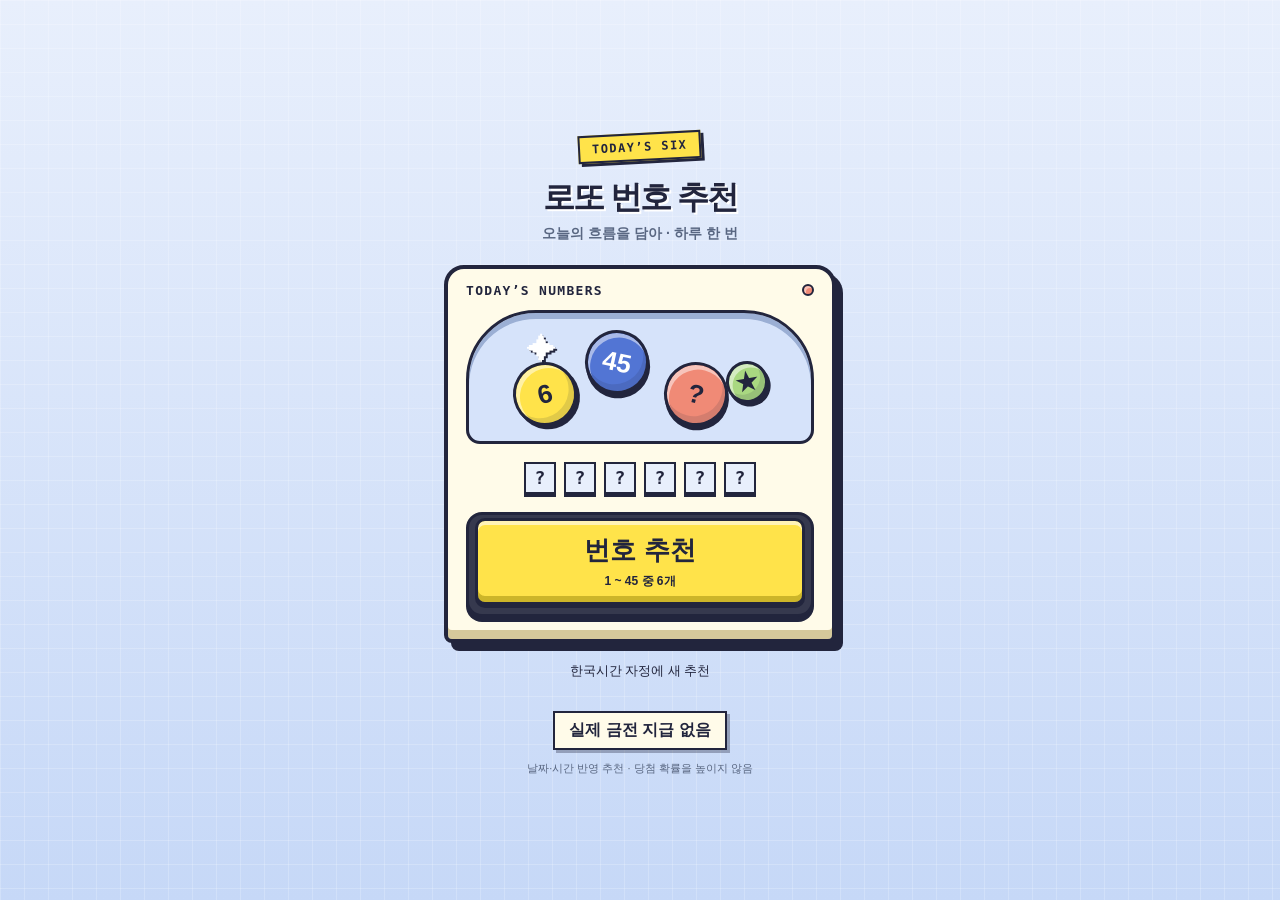
==== index.html @ 4fd08529 "Keep question marks on the main screen" ====
<!doctype html>
<html lang="ko">
<head>
  <meta charset="UTF-8"><meta name="viewport" content="width=device-width, initial-scale=1">
  <meta name="theme-color" content="#d6e3fa"><meta name="description" content="하루 한 번, 날짜와 시간에 따라 1~45 중 중복 없는 6개를 추천합니다. 실제 당첨번호 또는 예측 서비스가 아닙니다.">
  <title>로또 번호 추천</title><link rel="stylesheet" href="style.css"><script src="app.js" defer></script>
</head>
<body>
<main>
  <header><span class="badge">TODAY’S SIX</span><h1>로또 번호 추천</h1><p>오늘의 흐름을 담아 · 하루 한 번</p></header>
  <section class="machine" aria-label="번호 추천 머신">
    <div class="machine-top"><span>TODAY’S NUMBERS</span><i aria-hidden="true"></i></div>
    <div class="window" aria-hidden="true"><span class="orb yellow">6</span><span class="orb blue">45</span><span class="orb coral">?</span><span class="orb green">★</span><span class="shine">✦</span></div>
    <div class="slots" aria-hidden="true"><span>?</span><span>?</span><span>?</span><span>?</span><span>?</span><span>?</span></div>
    <button id="recommend" class="push"><span>번호 추천<small>1 ~ 45 중 6개</small></span></button>
  </section>
  <p id="status" role="status" aria-live="polite">한국시간 자정에 새 추천</p>
  <button id="today" class="secondary" hidden>오늘 추천번호 확인</button>
  <footer><p class="disclaimer">실제 금전 지급 없음</p><p class="footnote">날짜·시간 반영 추천 · 당첨 확률을 높이지 않음</p></footer>
</main>
<dialog id="result" aria-labelledby="result-title"><div class="rays" aria-hidden="true"></div><div class="confetti" aria-hidden="true"></div><div class="result-content"><span class="badge">YOUR LUCKY SIX</span><h2 id="result-title">오늘의 추천번호</h2><p id="result-date"></p><div id="balls" aria-label="추천번호 6개"></div><p id="reveal-status" role="status" aria-live="polite"></p><button id="confirm" class="secondary">확인</button><p class="footnote">오늘의 흐름 반영 · 실제 당첨번호 아님</p></div></dialog>
<dialog id="already" aria-labelledby="already-title" aria-describedby="already-description"><h2 id="already-title">오늘은 이미 추천받았습니다</h2><p id="already-description">새 추천은 한국시간 자정 이후에 가능합니다.</p><button id="already-today" class="secondary">오늘 추천번호 확인</button><button id="already-confirm" class="secondary">확인</button></dialog>
</body></html>
---- style.css ----
:root{color-scheme:light;--ink:#22253d;--yellow:#ffe34a;--blue:#5275d4;--coral:#f08a76;--green:#a9d881;font-family:"Malgun Gothic","Apple SD Gothic Neo",sans-serif;color:var(--ink);background:#d6e3fa}*{box-sizing:border-box}body{margin:0;min-height:100svh;display:grid;place-items:center;background-image:linear-gradient(#fff3 1px,transparent 1px),linear-gradient(90deg,#fff3 1px,transparent 1px),linear-gradient(#e8effc,#c6d8f7);background-size:24px 24px,24px 24px,100% 100%}main{width:min(100%,440px);padding:24px 24px calc(16px + env(safe-area-inset-bottom));text-align:center}header{margin-bottom:22px}.badge{display:inline-block;background:var(--yellow);border:2px solid var(--ink);padding:5px 12px;box-shadow:3px 3px 0 var(--ink);font:bold 12px monospace;letter-spacing:.12em;transform:rotate(-3deg)}h1{font-size:32px;letter-spacing:-.06em;margin:15px 0 5px;text-shadow:2px 2px white}header p{margin:0;font-size:14px;font-weight:700;color:#596782}.machine{padding:14px 18px 22px;background:#fffbe9;border:4px solid var(--ink);border-radius:20px 20px 8px 8px;box-shadow:7px 8px 0 var(--ink),inset 0 -9px 0 #d5c99b}.machine-top{display:flex;justify-content:space-between;align-items:center;font:bold 13px monospace;letter-spacing:.1em;margin-bottom:12px}.machine-top i{width:12px;height:12px;border:2px solid var(--ink);border-radius:50%;background:var(--coral);box-shadow:inset 2px 2px #fff7}.window{height:134px;position:relative;overflow:hidden;border:3px solid var(--ink);border-radius:70px 70px 14px 14px;background:#d6e3fa;box-shadow:inset 0 6px #9bafd4}.orb,.ball{display:grid;place-items:center;border:3px solid var(--ink);border-radius:50%;font-weight:900;background:var(--color,var(--yellow));box-shadow:inset 3px 4px 0 #ffffff80,inset -4px -6px 0 #22253d22,2px 4px 0 var(--ink)}.orb{position:absolute;width:64px;height:64px;font-size:26px;bottom:15px}.yellow{--color:var(--yellow);left:13%;transform:rotate(-15deg)}.blue{--color:var(--blue);color:white;left:34%;bottom:47px;transform:rotate(12deg)}.coral{--color:var(--coral);left:57%;transform:rotate(14deg)}.green{--color:var(--green);left:75%;bottom:38px;transform:rotate(-10deg);width:42px;height:42px;font-size:22px}.shine{position:absolute;top:20px;left:17%;font-size:30px;color:white;text-shadow:2px 2px var(--ink)}.slots{display:flex;justify-content:center;gap:8px;margin:18px 0}.slots span{display:grid;place-items:center;width:32px;height:32px;border:2px solid var(--ink);background:#e8effc;font:bold 18px monospace;box-shadow:0 3px var(--ink)}button{font:inherit;color:inherit;cursor:pointer;touch-action:manipulation;-webkit-tap-highlight-color:transparent}button:focus-visible{outline:3px solid #234bbc;outline-offset:5px}.push{width:100%;border:3px solid var(--ink);border-radius:16px;padding:6px;background:#36394e;box-shadow:0 5px var(--ink)}.push>span{display:block;background:var(--yellow);border:3px solid var(--ink);border-radius:10px;padding:12px 5px;box-shadow:inset 0 4px #fff9,inset 0 -6px #ccb529,0 3px var(--ink);transform:translateY(-3px);font-size:26px;font-weight:900}.push small{display:block;font-size:12px;margin-top:5px}.push:active>span{transform:translateY(2px)}.push:disabled{cursor:default}.push:disabled>span{background:var(--green);box-shadow:inset 0 4px #fff9,inset 0 -6px #7fab59,0 3px var(--ink)}#status{font-size:13px;line-height:1.5;margin:18px 0 10px;min-height:20px}.secondary{min-height:48px;padding:10px 20px;border:3px solid var(--ink);background:var(--yellow);box-shadow:3px 4px var(--ink);font-size:16px;font-weight:900}.secondary:active{transform:translate(3px,4px);box-shadow:none}.secondary:disabled{opacity:.5;cursor:wait}.disclaimer{display:inline-block;margin:20px 0 5px;padding:7px 14px;background:#fffbe9;border:2px solid var(--ink);box-shadow:3px 3px #22253d55;font-size:16px;font-weight:800}.footnote{font-size:11px;color:#596782;margin:6px 0 0}dialog{width:min(420px,calc(100% - 32px));max-height:calc(100svh - 32px);overflow:auto;border:4px solid var(--ink);background:#fff7cc;padding:28px 20px 22px;box-shadow:6px 7px var(--ink);text-align:center}dialog::backdrop{background:#22253d99}.result-content{position:relative;z-index:1}h2{font-size:28px;letter-spacing:-.05em;margin:24px 0 7px}#result-date{font-size:12px;color:#596782;margin:0}#balls{display:grid;grid-template-columns:repeat(3,1fr);gap:17px 14px;max-width:280px;margin:25px auto}.ball{width:100%;aspect-ratio:1;font-size:30px}.ball.pending{color:#7a83a0;background:#e2e6f2;box-shadow:inset 3px 4px #fff9,2px 4px var(--ink)}.ball.revealed{animation:pop .38s ease-out}.ball[data-color="blue"]{--color:var(--blue);color:white}.ball[data-color="coral"]{--color:var(--coral)}.ball[data-color="green"]{--color:var(--green)}#reveal-status{min-height:20px;font-size:13px;font-weight:700}#confirm{width:100%}.rays{position:absolute;inset:0;overflow:hidden;pointer-events:none}.complete .rays:before{content:'';position:absolute;width:650px;height:650px;left:calc(50% - 325px);top:calc(50% - 325px);background:repeating-conic-gradient(transparent 0 15deg,#ffe34a88 15deg 23deg);mask-image:radial-gradient(black,transparent 65%);animation:spin 28s linear infinite}.confetti{position:absolute;inset:0;overflow:hidden;pointer-events:none}.confetti i{position:absolute;left:50%;top:50%;width:9px;height:9px;border:1px solid var(--ink);background:var(--color);animation:burst 1s ease-out forwards}[hidden]{display:none!important}@keyframes pop{0%{transform:scale(.3) rotate(-25deg);opacity:0}70%{transform:scale(1.12)}100%{transform:scale(1);opacity:1}}@keyframes spin{to{transform:rotate(360deg)}}@keyframes burst{to{transform:translate(var(--x),var(--y)) rotate(180deg);opacity:0}}@media(max-width:360px){main{padding:18px 20px 14px}header{margin-bottom:16px}h1{font-size:28px}.machine{padding:12px 14px 18px}.window{height:110px}.orb{width:54px;height:54px;font-size:23px}.blue{bottom:38px}.green{width:36px;height:36px}.slots{margin:14px 0;gap:6px}.push>span{padding:9px;font-size:23px}.disclaimer{margin-top:14px}dialog{padding:20px 18px}#balls{max-width:240px;gap:14px;margin:20px auto}h2{margin-top:20px}}@media(max-height:620px){main{padding-top:15px;padding-bottom:12px}header{margin-bottom:14px}.window{height:100px}.slots{margin:13px 0}.disclaimer{margin-top:12px}h1{margin-top:12px}#status{margin-top:14px}}@media(min-width:600px) and (max-height:480px){main{width:700px;display:grid;grid-template-columns:1fr 1fr;column-gap:26px;align-items:center}header{grid-column:1;grid-row:1}.machine{grid-column:2;grid-row:1/5}#status,#today,footer{grid-column:1}dialog{padding:16px}#balls{grid-template-columns:repeat(6,1fr);max-width:none;gap:7px;margin:18px auto}.ball{font-size:22px}h2{margin:15px 0 5px}}@media(prefers-reduced-motion:reduce){*,*::before{animation:none!important;transition:none!important}}

.gathering .rays::before{content:'✦';position:absolute;display:grid;place-items:center;inset:0;color:#5275d477;font-size:270px;animation:gather .7s ease-in both}
.gathering .ball.pending{animation:pulse .35s ease-in-out infinite alternate}
@keyframes gather{from{transform:rotate(-90deg) scale(1.7);opacity:0}to{transform:rotate(45deg) scale(.3);opacity:1}}
@keyframes pulse{to{background:#ffe34a;transform:scale(.92)}}
@media(prefers-reduced-motion:reduce){.gathering .rays::before{display:none}}
@media(max-height:620px) and (max-width:599px){.window{height:80px}.push>span{padding:7px}.machine{padding-bottom:14px}main:has(#today:not([hidden])) .slots{display:none}main:has(#today:not([hidden])) .push{margin-top:14px}#today{min-height:42px;padding:7px 14px}.footnote{font-size:10px}}

@media(min-width:600px) and (max-height:480px){.window{height:80px}.slots{margin:10px 0}.push>span{padding:8px}}
#already h2{font-size:24px;margin:4px 0 14px}#already-description{font-size:13px;line-height:1.7;margin:0 0 22px}#already .secondary{width:100%;margin-top:10px}#already-today{background:#a9d881}
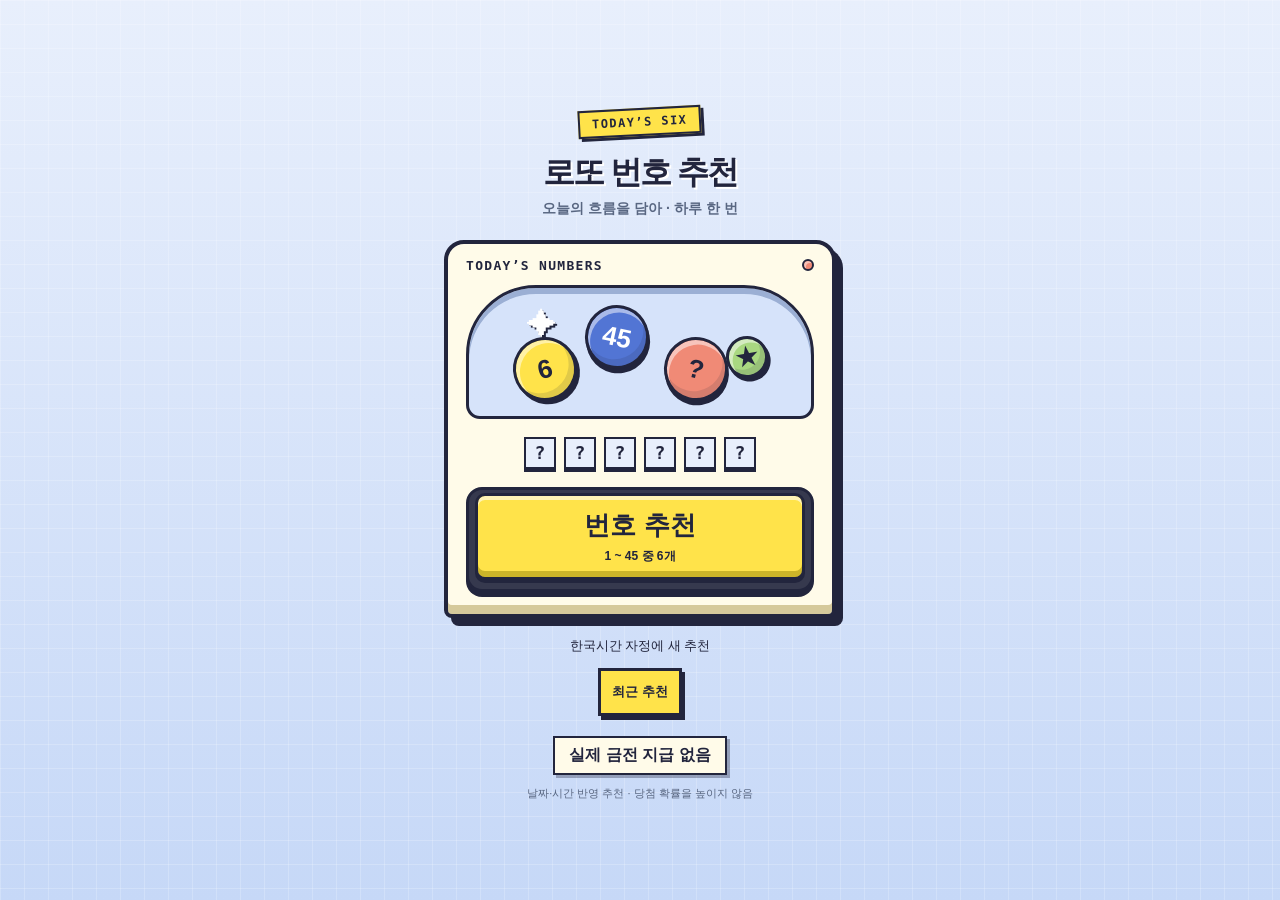
==== commit 5f7e593c: "Add recent seven recommendations in a history dialog" ====
--- a/index.html
+++ b/index.html
@@ -15,9 +15,10 @@
     <button id="recommend" class="push"><span>번호 추천<small>1 ~ 45 중 6개</small></span></button>
   </section>
   <p id="status" role="status" aria-live="polite">한국시간 자정에 새 추천</p>
-  <button id="today" class="secondary" hidden>오늘 추천번호 확인</button>
+  <div class="history-actions"><button id="today" class="secondary" hidden>오늘 추천번호 확인</button><button id="history-open" class="secondary">최근 추천</button></div>
   <footer><p class="disclaimer">실제 금전 지급 없음</p><p class="footnote">날짜·시간 반영 추천 · 당첨 확률을 높이지 않음</p></footer>
 </main>
 <dialog id="result" aria-labelledby="result-title"><div class="rays" aria-hidden="true"></div><div class="confetti" aria-hidden="true"></div><div class="result-content"><span class="badge">YOUR LUCKY SIX</span><h2 id="result-title">오늘의 추천번호</h2><p id="result-date"></p><div id="balls" aria-label="추천번호 6개"></div><p id="reveal-status" role="status" aria-live="polite"></p><button id="confirm" class="secondary">확인</button><p class="footnote">오늘의 흐름 반영 · 실제 당첨번호 아님</p></div></dialog>
 <dialog id="already" aria-labelledby="already-title" aria-describedby="already-description"><h2 id="already-title">오늘은 이미 추천받았습니다</h2><p id="already-description">새 추천은 한국시간 자정 이후에 가능합니다.</p><button id="already-today" class="secondary">오늘 추천번호 확인</button><button id="already-confirm" class="secondary">확인</button></dialog>
+<dialog id="history" aria-labelledby="history-title"><h2 id="history-title" tabindex="-1" autofocus>최근 추천</h2><p class="history-caption">최근 7개 · 이 브라우저에 저장</p><ol id="history-list"></ol><p id="history-empty">아직 추천 기록이 없습니다.</p><button id="history-confirm" class="secondary">확인</button></dialog>
 </body></html>
--- a/style.css
+++ b/style.css
@@ -8,4 +8,5 @@
 @media(max-height:620px) and (max-width:599px){.window{height:80px}.push>span{padding:7px}.machine{padding-bottom:14px}main:has(#today:not([hidden])) .slots{display:none}main:has(#today:not([hidden])) .push{margin-top:14px}#today{min-height:42px;padding:7px 14px}.footnote{font-size:10px}}
 
 @media(min-width:600px) and (max-height:480px){.window{height:80px}.slots{margin:10px 0}.push>span{padding:8px}}
-#already h2{font-size:24px;margin:4px 0 14px}#already-description{font-size:13px;line-height:1.7;margin:0 0 22px}#already .secondary{width:100%;margin-top:10px}#already-today{background:#a9d881}+#already h2{font-size:24px;margin:4px 0 14px}#already-description{font-size:13px;line-height:1.7;margin:0 0 22px}#already .secondary{width:100%;margin-top:10px}#already-today{background:#a9d881}.history-actions{display:flex;justify-content:center;align-items:center;gap:10px;margin-top:12px}.history-actions .secondary{margin:0!important;font-size:13px;padding:9px 11px}#history h2{font-size:26px;margin:0 0 6px}.history-caption{font-size:12px;color:#596782;margin:0 0 18px}#history-list{list-style:none;margin:0;padding:0;text-align:left}#history-list li{padding:12px 0;border-top:2px solid #22253d22}#history-list time{display:block;font-size:12px;font-weight:800;margin-bottom:8px}.history-numbers{display:flex;gap:8px}.history-numbers span{display:grid;place-items:center;width:34px;height:34px;border:2px solid var(--ink);border-radius:50%;background:#ffe34a;font-size:14px;font-weight:900;box-shadow:inset 2px 2px #fff8,0 2px var(--ink)}.history-numbers span:nth-child(2),.history-numbers span:nth-child(6){background:#5275d4;color:white}.history-numbers span:nth-child(3){background:#f08a76}.history-numbers span:nth-child(4){background:#a9d881}#history-empty{font-size:14px;padding:20px 0}#history-confirm{width:100%;margin-top:18px}@media(min-width:600px) and (max-height:480px){.history-actions{grid-column:1;grid-row:3}}@media(max-width:360px){.history-actions{gap:7px}.history-actions .secondary{font-size:12px;padding-inline:9px}.history-numbers{gap:6px}.history-numbers span{width:32px;height:32px}}
+@media(max-height:620px) and (max-width:599px){main{padding-top:12px}.window{height:60px}.slots{margin:9px 0}}
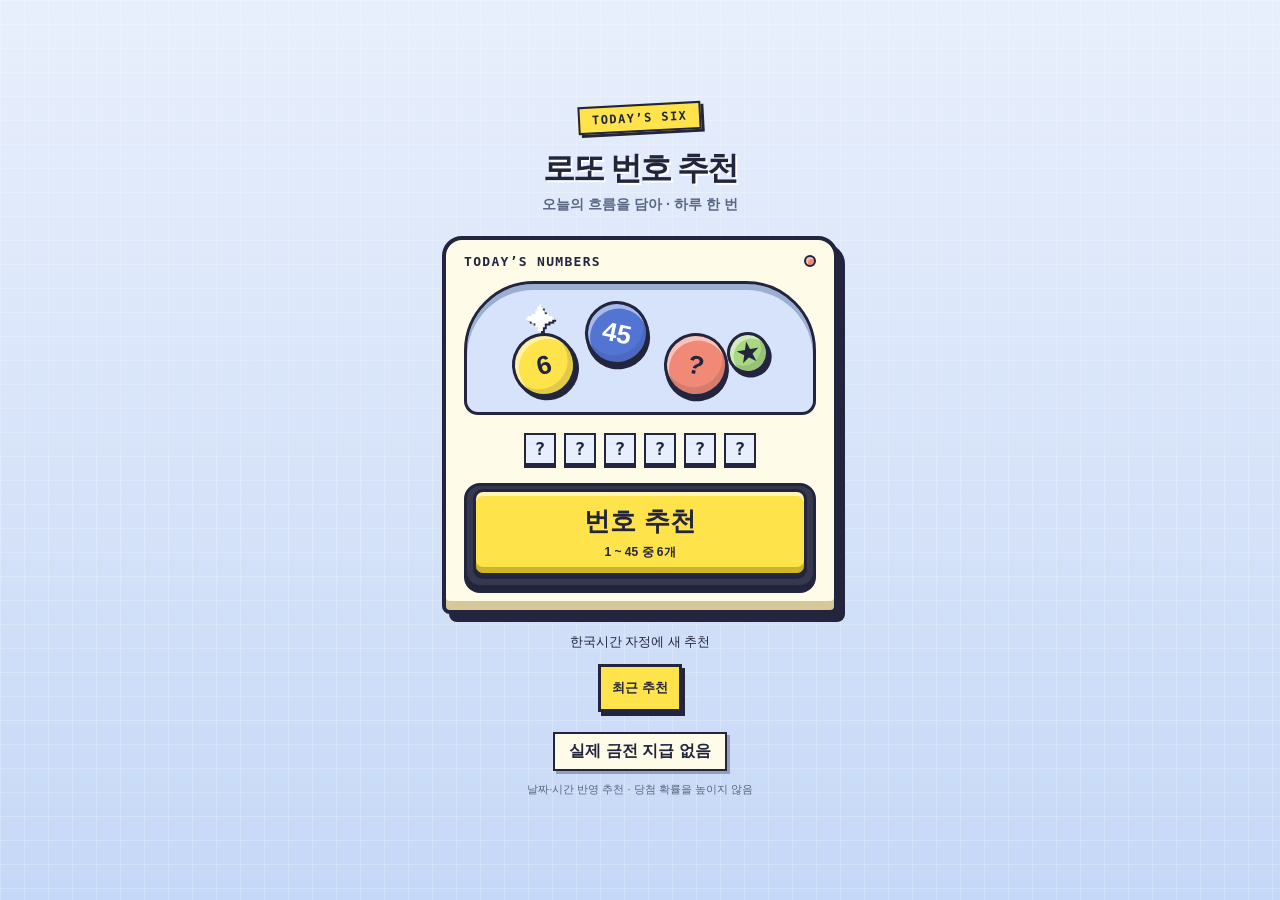
==== commit e399290f: "Fit phone viewports and system safe areas without page scrolling" ====
--- a/index.html
+++ b/index.html
@@ -1,9 +1,15 @@
 <!doctype html>
 <html lang="ko">
 <head>
-  <meta charset="UTF-8"><meta name="viewport" content="width=device-width, initial-scale=1">
+  <meta charset="UTF-8"><meta name="viewport" content="width=device-width, initial-scale=1, viewport-fit=cover">
   <meta name="theme-color" content="#d6e3fa"><meta name="description" content="하루 한 번, 날짜와 시간에 따라 1~45 중 중복 없는 6개를 추천합니다. 실제 당첨번호 또는 예측 서비스가 아닙니다.">
   <title>로또 번호 추천</title><link rel="stylesheet" href="style.css"><script src="app.js" defer></script>
+  <link rel="manifest" href="manifest.webmanifest">
+  <link rel="icon" href="icons/icon-32.png" type="image/png">
+  <link rel="apple-touch-icon" href="icons/apple-touch-icon.png">
+  <meta name="apple-mobile-web-app-capable" content="yes">
+  <meta name="apple-mobile-web-app-title" content="로또 추천">
+  <meta name="apple-mobile-web-app-status-bar-style" content="default">
 </head>
 <body>
 <main>
--- a/style.css
+++ b/style.css
@@ -10,3 +10,49 @@
 @media(min-width:600px) and (max-height:480px){.window{height:80px}.slots{margin:10px 0}.push>span{padding:8px}}
 #already h2{font-size:24px;margin:4px 0 14px}#already-description{font-size:13px;line-height:1.7;margin:0 0 22px}#already .secondary{width:100%;margin-top:10px}#already-today{background:#a9d881}.history-actions{display:flex;justify-content:center;align-items:center;gap:10px;margin-top:12px}.history-actions .secondary{margin:0!important;font-size:13px;padding:9px 11px}#history h2{font-size:26px;margin:0 0 6px}.history-caption{font-size:12px;color:#596782;margin:0 0 18px}#history-list{list-style:none;margin:0;padding:0;text-align:left}#history-list li{padding:12px 0;border-top:2px solid #22253d22}#history-list time{display:block;font-size:12px;font-weight:800;margin-bottom:8px}.history-numbers{display:flex;gap:8px}.history-numbers span{display:grid;place-items:center;width:34px;height:34px;border:2px solid var(--ink);border-radius:50%;background:#ffe34a;font-size:14px;font-weight:900;box-shadow:inset 2px 2px #fff8,0 2px var(--ink)}.history-numbers span:nth-child(2),.history-numbers span:nth-child(6){background:#5275d4;color:white}.history-numbers span:nth-child(3){background:#f08a76}.history-numbers span:nth-child(4){background:#a9d881}#history-empty{font-size:14px;padding:20px 0}#history-confirm{width:100%;margin-top:18px}@media(min-width:600px) and (max-height:480px){.history-actions{grid-column:1;grid-row:3}}@media(max-width:360px){.history-actions{gap:7px}.history-actions .secondary{font-size:12px;padding-inline:9px}.history-numbers{gap:6px}.history-numbers span{width:32px;height:32px}}
 @media(max-height:620px) and (max-width:599px){main{padding-top:12px}.window{height:60px}.slots{margin:9px 0}}
+/* Fit the mobile landing screen to the available browser or installed-app height. */
+@media(max-width:599px){
+ main{padding:clamp(10px,2svh,22px) 22px calc(clamp(10px,2svh,18px) + env(safe-area-inset-bottom))}
+ header{margin-bottom:clamp(10px,2svh,20px)}
+ header .badge{font-size:11px;padding:4px 11px}
+ h1{font-size:clamp(24px,4.2svh,32px);margin:clamp(9px,1.8svh,15px) 0 5px}
+ header p{font-size:13px}
+ .machine{padding:clamp(10px,1.8svh,14px) 14px clamp(12px,2svh,20px)}
+ .machine-top{font-size:12px;margin-bottom:clamp(7px,1.5svh,12px)}
+ .window{display:block;height:clamp(48px,12svh,134px)}
+ .orb{width:clamp(40px,8svh,64px);height:clamp(40px,8svh,64px);font-size:clamp(18px,3.4svh,26px);bottom:clamp(4px,1.5svh,15px)}
+ .blue{bottom:clamp(7px,3svh,40px)}.green{width:clamp(28px,5.4svh,42px);height:clamp(28px,5.4svh,42px);font-size:20px;bottom:clamp(8px,2.8svh,35px)}
+ .shine{top:8px;font-size:24px}
+ .slots,main:has(#today:not([hidden])) .slots{display:flex;gap:7px;margin:clamp(8px,1.7svh,16px) 0}
+ .slots span{width:30px;height:30px}
+ .push,main:has(#today:not([hidden])) .push{margin-top:0}
+ .push>span{font-size:clamp(21px,3.8svh,26px);padding:clamp(6px,1.5svh,12px) 5px}
+ .push small{font-size:11px;margin-top:4px}
+ #status{font-size:12px;margin:clamp(10px,2svh,18px) 0 0}
+ .history-actions{gap:8px;margin-top:clamp(9px,1.6svh,12px)}
+ .history-actions .secondary,#today{min-height:42px;padding:7px 10px;font-size:12px}
+ .disclaimer{margin:clamp(12px,2.2svh,20px) 0 4px;padding:6px 12px;font-size:16px}
+ footer .footnote{font-size:10px;margin-top:4px}
+}
+@media(max-width:599px) and (max-height:540px){
+ main{padding-top:8px;padding-bottom:8px}header{margin-bottom:9px}header .badge{font-size:10px;padding:3px 10px}h1{margin-top:8px}header p{font-size:12px}
+ .window{height:48px}.machine{padding-top:9px;padding-bottom:12px}.machine-top{margin-bottom:6px}.slots,main:has(#today:not([hidden])) .slots{margin:8px 0}.push>span{padding:5px;font-size:21px}
+ #status{margin-top:9px;font-size:11px}.history-actions{margin-top:8px}.disclaimer{margin-top:12px}
+ #result{padding:16px}#result h2{font-size:24px;margin-top:15px}#result #balls{max-width:180px;gap:12px;margin:15px auto}#result .ball{font-size:24px}#result #reveal-status{margin:12px 0}#result #confirm{min-height:44px}#result .badge{font-size:10px}#result .footnote{font-size:10px}
+}
+body{min-height:var(--screen-height,100svh)}
+main{padding-top:max(16px,env(safe-area-inset-top));padding-left:max(22px,env(safe-area-inset-left));padding-right:max(22px,env(safe-area-inset-right))}
+@media(max-width:599px){
+ main{padding-top:calc(clamp(8px,2svh,20px) + env(safe-area-inset-top));padding-bottom:calc(clamp(8px,2svh,16px) + env(safe-area-inset-bottom))}
+ main[data-density=compact] header{margin-bottom:9px}main[data-density=compact] h1{margin-top:8px}
+ main[data-density=compact] .window{height:40px}main[data-density=compact] .slots{margin:6px 0}
+ main[data-density=compact] #status{margin-top:8px}main[data-density=compact] .disclaimer{margin-top:9px}
+ main[data-density=tight] .window,main[data-density=minimum] .window{display:none}
+ main[data-density=tight] header,main[data-density=minimum] header{margin-bottom:8px}
+ main[data-density=tight] .slots,main[data-density=minimum] .slots{margin:8px 0}
+ main[data-density=tight] h1,main[data-density=minimum] h1{margin-top:8px;font-size:24px}
+ main[data-density=minimum] header .badge{display:none}
+ main[data-density=minimum] .machine{padding:8px 12px 10px}
+ main[data-density=minimum] .disclaimer{margin-top:9px}
+}
+@media(min-width:600px) and (max-height:480px){main{width:min(100%,700px)}}
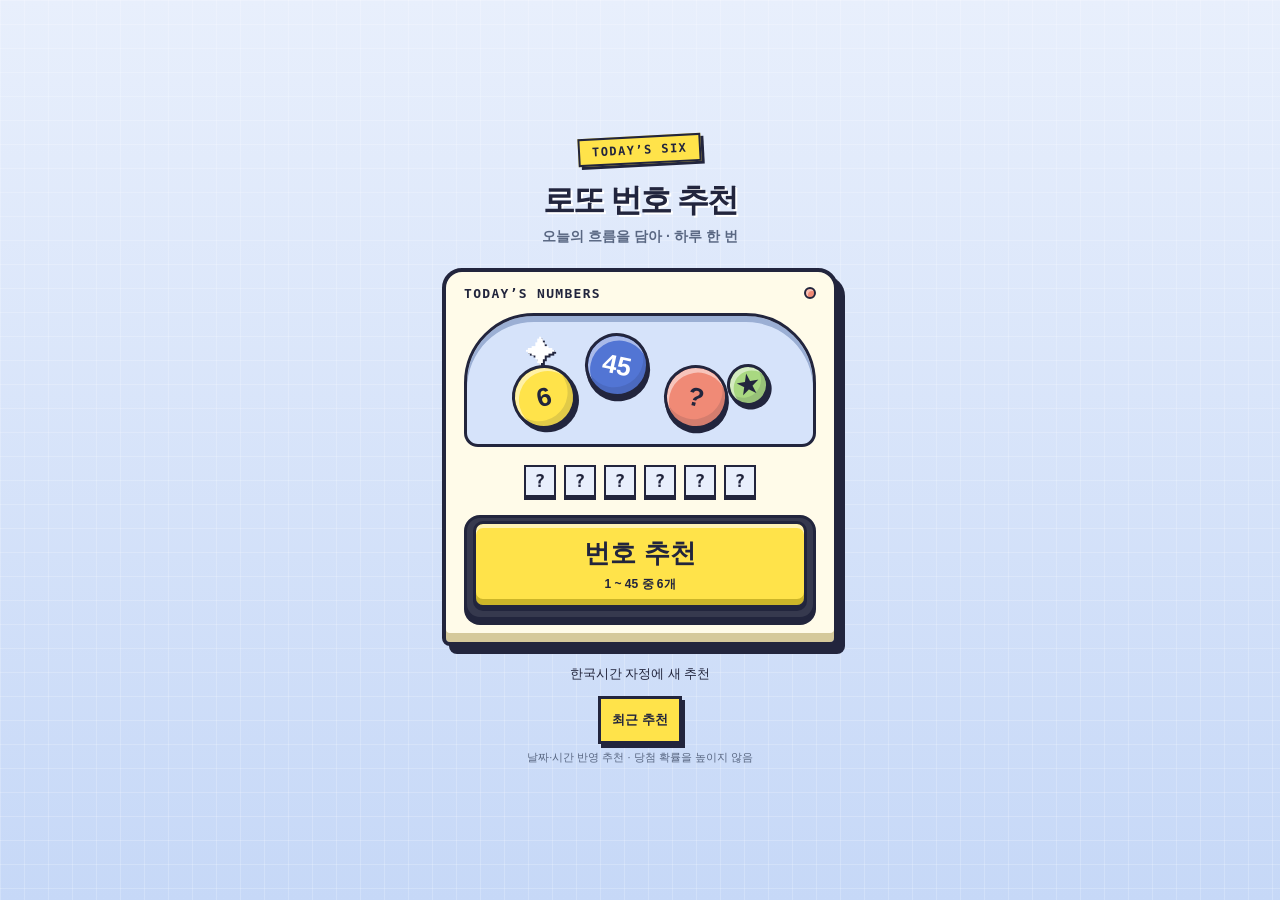
==== commit 5744e2a0: "Remove no-cash-payment notice from page" ====
--- a/index.html
+++ b/index.html
@@ -22,7 +22,7 @@
   </section>
   <p id="status" role="status" aria-live="polite">한국시간 자정에 새 추천</p>
   <div class="history-actions"><button id="today" class="secondary" hidden>오늘 추천번호 확인</button><button id="history-open" class="secondary">최근 추천</button></div>
-  <footer><p class="disclaimer">실제 금전 지급 없음</p><p class="footnote">날짜·시간 반영 추천 · 당첨 확률을 높이지 않음</p></footer>
+  <footer><p class="footnote">날짜·시간 반영 추천 · 당첨 확률을 높이지 않음</p></footer>
 </main>
 <dialog id="result" aria-labelledby="result-title"><div class="rays" aria-hidden="true"></div><div class="confetti" aria-hidden="true"></div><div class="result-content"><span class="badge">YOUR LUCKY SIX</span><h2 id="result-title">오늘의 추천번호</h2><p id="result-date"></p><div id="balls" aria-label="추천번호 6개"></div><p id="reveal-status" role="status" aria-live="polite"></p><button id="confirm" class="secondary">확인</button><p class="footnote">오늘의 흐름 반영 · 실제 당첨번호 아님</p></div></dialog>
 <dialog id="already" aria-labelledby="already-title" aria-describedby="already-description"><h2 id="already-title">오늘은 이미 추천받았습니다</h2><p id="already-description">새 추천은 한국시간 자정 이후에 가능합니다.</p><button id="already-today" class="secondary">오늘 추천번호 확인</button><button id="already-confirm" class="secondary">확인</button></dialog>
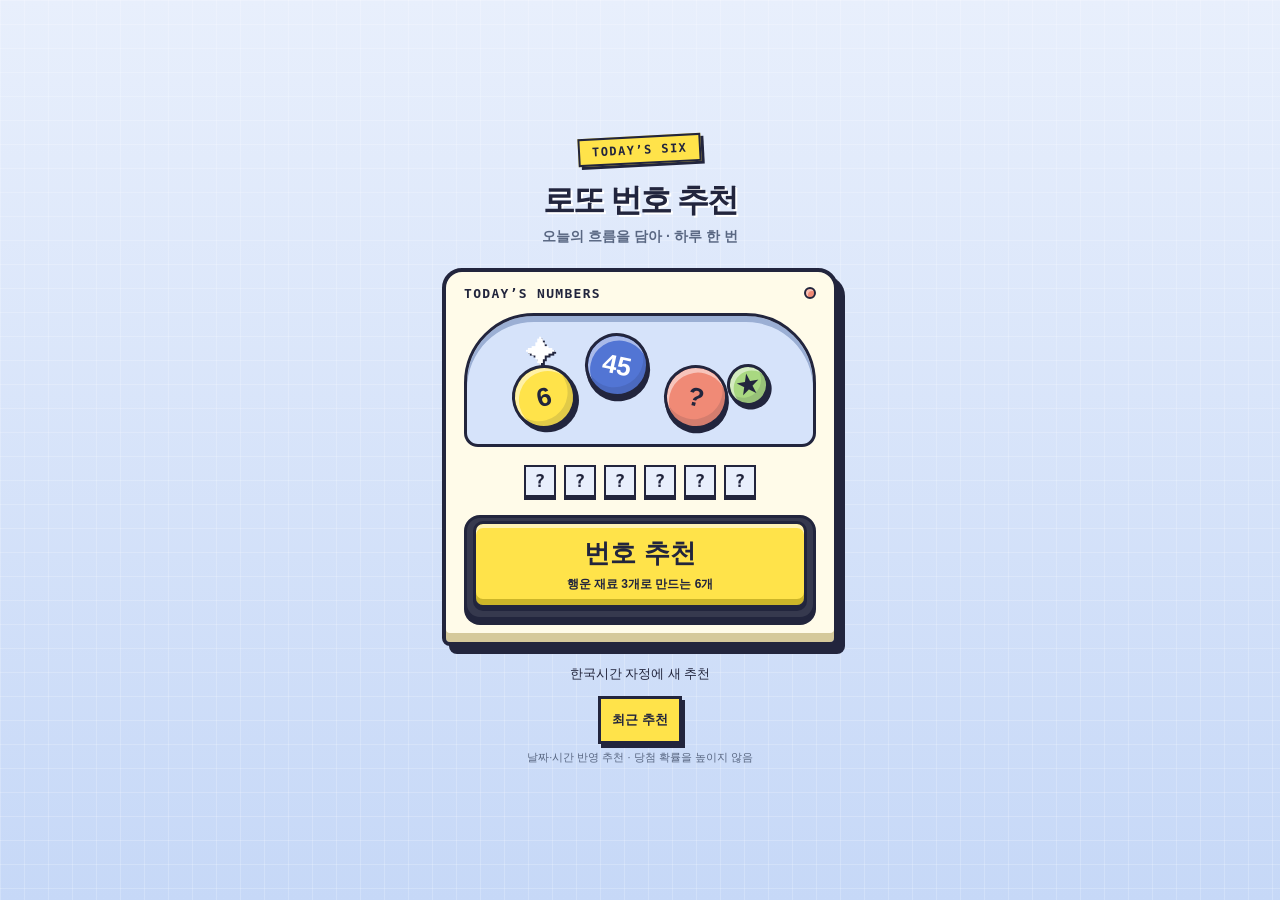
==== commit 25ff4dc1: "Add three random luck ingredients and interactive weighted recommendations" ====
--- a/index.html
+++ b/index.html
@@ -3,7 +3,7 @@
 <head>
   <meta charset="UTF-8"><meta name="viewport" content="width=device-width, initial-scale=1, viewport-fit=cover">
   <meta name="theme-color" content="#d6e3fa"><meta name="description" content="하루 한 번, 날짜와 시간에 따라 1~45 중 중복 없는 6개를 추천합니다. 실제 당첨번호 또는 예측 서비스가 아닙니다.">
-  <title>로또 번호 추천</title><link rel="stylesheet" href="style.css"><script src="app.js" defer></script>
+  <title>로또 번호 추천</title><link rel="stylesheet" href="style.css"><script src="app.js" defer></script><script src="materials.js" defer></script>
   <link rel="manifest" href="manifest.webmanifest">
   <link rel="icon" href="icons/icon-32.png" type="image/png">
   <link rel="apple-touch-icon" href="icons/apple-touch-icon.png">
@@ -18,13 +18,13 @@
     <div class="machine-top"><span>TODAY’S NUMBERS</span><i aria-hidden="true"></i></div>
     <div class="window" aria-hidden="true"><span class="orb yellow">6</span><span class="orb blue">45</span><span class="orb coral">?</span><span class="orb green">★</span><span class="shine">✦</span></div>
     <div class="slots" aria-hidden="true"><span>?</span><span>?</span><span>?</span><span>?</span><span>?</span><span>?</span></div>
-    <button id="recommend" class="push"><span>번호 추천<small>1 ~ 45 중 6개</small></span></button>
+    <button id="recommend" class="push"><span>번호 추천<small>행운 재료 3개로 만드는 6개</small></span></button>
   </section>
   <p id="status" role="status" aria-live="polite">한국시간 자정에 새 추천</p>
   <div class="history-actions"><button id="today" class="secondary" hidden>오늘 추천번호 확인</button><button id="history-open" class="secondary">최근 추천</button></div>
   <footer><p class="footnote">날짜·시간 반영 추천 · 당첨 확률을 높이지 않음</p></footer>
 </main>
-<dialog id="result" aria-labelledby="result-title"><div class="rays" aria-hidden="true"></div><div class="confetti" aria-hidden="true"></div><div class="result-content"><span class="badge">YOUR LUCKY SIX</span><h2 id="result-title">오늘의 추천번호</h2><p id="result-date"></p><div id="balls" aria-label="추천번호 6개"></div><p id="reveal-status" role="status" aria-live="polite"></p><button id="confirm" class="secondary">확인</button><p class="footnote">오늘의 흐름 반영 · 실제 당첨번호 아님</p></div></dialog>
+<dialog id="result" aria-labelledby="result-title"><div class="rays" aria-hidden="true"></div><div class="confetti" aria-hidden="true"></div><div class="result-content"><span class="badge">YOUR LUCKY SIX</span><h2 id="result-title">오늘의 추천번호</h2><p id="result-date"></p><div id="result-materials" aria-label="사용한 행운 재료"></div><div id="balls" aria-label="추천번호 6개"></div><p id="reveal-status" role="status" aria-live="polite"></p><button id="confirm" class="secondary">확인</button><p class="footnote">선택한 재료는 번호가 뽑히는 방식에만 반영됩니다. 로또 당첨 확률을 높이지 않습니다.</p></div></dialog>
 <dialog id="already" aria-labelledby="already-title" aria-describedby="already-description"><h2 id="already-title">오늘은 이미 추천받았습니다</h2><p id="already-description">새 추천은 한국시간 자정 이후에 가능합니다.</p><button id="already-today" class="secondary">오늘 추천번호 확인</button><button id="already-confirm" class="secondary">확인</button></dialog>
 <dialog id="history" aria-labelledby="history-title"><h2 id="history-title" tabindex="-1" autofocus>최근 추천</h2><p class="history-caption">최근 7개 · 이 브라우저에 저장</p><ol id="history-list"></ol><p id="history-empty">아직 추천 기록이 없습니다.</p><button id="history-confirm" class="secondary">확인</button></dialog>
 </body></html>
--- a/style.css
+++ b/style.css
@@ -56,3 +56,4 @@
  main[data-density=minimum] .disclaimer{margin-top:9px}
 }
 @media(min-width:600px) and (max-height:480px){main{width:min(100%,700px)}}
+#materials{width:min(520px,calc(100% - 32px));max-height:calc(100dvh - 40px);padding:22px;text-align:left;border-radius:18px;background:#fffbe9;overflow-y:auto}#materials h2{font-size:26px;margin:20px 0 12px}.material-header{display:flex;gap:12px;align-items:center;justify-content:space-between}.material-header button{border:2px solid var(--ink);background:#fffbe9;min-height:44px;border-radius:8px;padding:8px;font-size:16px;font-weight:700}.material-notice{font-size:15px;line-height:1.7;background:#d6e3fa;border:2px solid var(--ink);padding:12px;border-radius:10px}.material-options,.game-picks{display:grid;grid-template-columns:repeat(2,minmax(0,1fr));gap:14px;margin:20px 0}.material-options .secondary,.game-picks .secondary{font-size:18px;min-height:52px;padding:10px}.material-options [aria-pressed=true]{background:#a9d881}#material-area>p{font-size:17px;line-height:1.7;margin-top:18px}#material-area label{display:block;font-size:18px;font-weight:800;margin:16px 0 8px}#material-text{font:inherit;font-size:18px;line-height:1.6;width:100%;resize:vertical;border:2px solid var(--ink);border-radius:9px;padding:12px;background:white}#material-use{width:100%;margin-top:12px}#material-answer{font-size:19px;line-height:1.7;overflow-wrap:anywhere;font-weight:800;margin:18px 0}.material-navigation{display:flex;gap:16px;margin-top:22px;padding-bottom:6px}.material-navigation .secondary{flex:1;font-size:17px;min-height:52px}.game-picks{grid-template-columns:repeat(3,minmax(0,1fr))}.game-picks button{font-size:34px!important;min-height:85px!important}.game-path{grid-template-columns:1fr}.game-path button{font-size:22px!important}.game-stage{display:grid;place-items:center;min-height:145px;font-size:64px;border:3px solid var(--ink);border-radius:18px;background:#d6e3fa;margin:18px 0}.game-stage.moving{animation:material-bounce .35s infinite alternate}.game-bubbles button{border-radius:50%;background:#d6e3fa}.game-stars{background:#26344e;padding:18px;border-radius:14px}.game-stars button{background:#ffe34a}.game-petal button{background:#f5ada0;border-radius:50% 50% 12px 50%}#material-area>button.secondary{width:100%;margin-top:12px}#material-area canvas{display:block;max-width:100%;width:100%;height:auto;background:white;border:3px solid var(--ink);border-radius:10px;touch-action:none;margin:18px 0}.drawing-keyboard{font-size:16px}#result-materials{display:flex;flex-direction:column;gap:8px;margin-top:15px}#result-materials span{font-size:14px;line-height:1.6;border:2px solid var(--ink);padding:8px;background:#d6e3fa;border-radius:8px;overflow-wrap:anywhere}@keyframes material-bounce{to{transform:translateY(-6px) rotate(8deg)}}@media(max-width:360px){#materials{padding:16px}.material-navigation{flex-direction:column}.material-options{gap:12px}.game-picks{gap:12px}.game-picks button{font-size:27px!important}}@media(prefers-reduced-motion:reduce){.game-stage.moving{animation:none}}
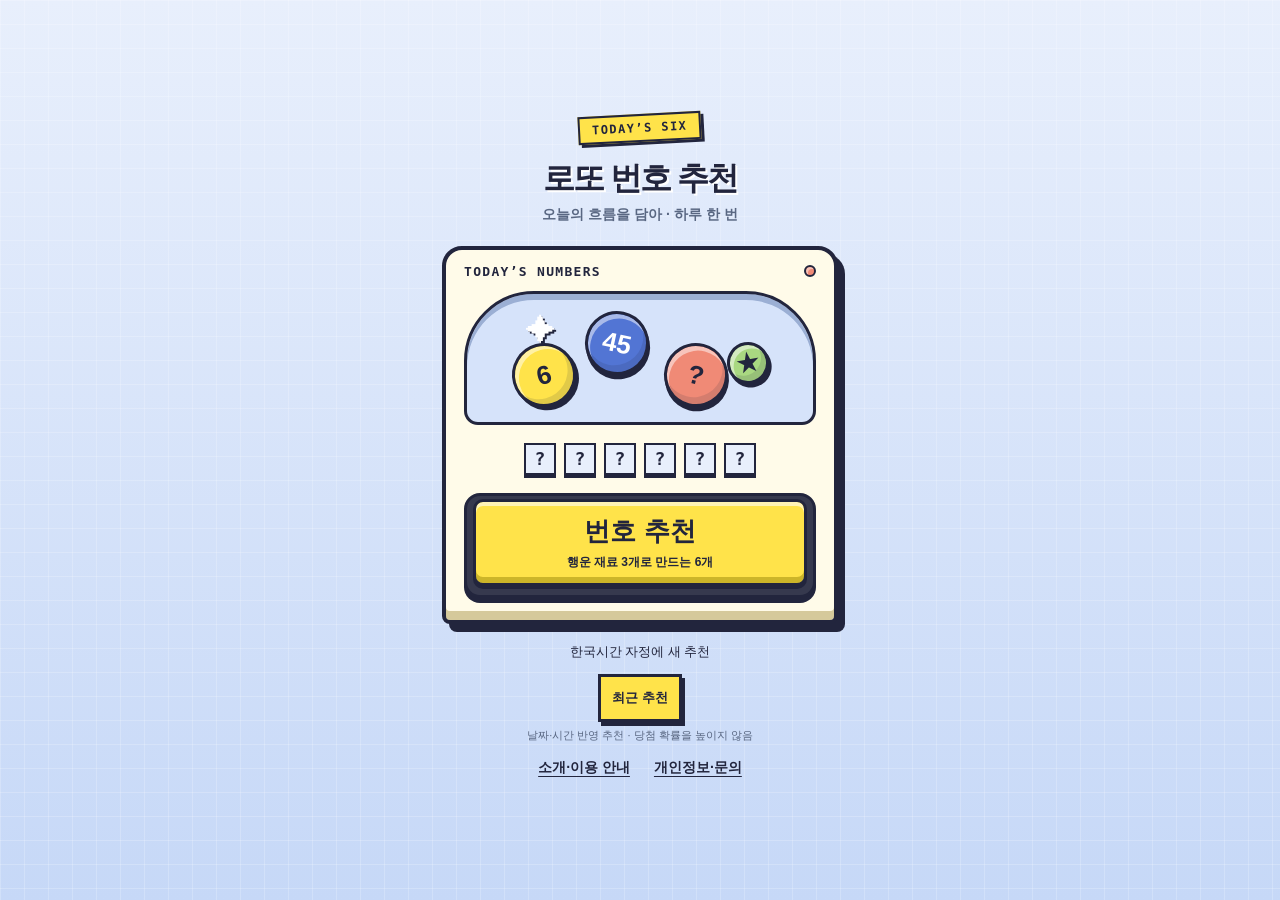
==== commit af475376: "Add service privacy and contact pages for site review preparation" ====
--- a/index.html
+++ b/index.html
@@ -22,7 +22,7 @@
   </section>
   <p id="status" role="status" aria-live="polite">한국시간 자정에 새 추천</p>
   <div class="history-actions"><button id="today" class="secondary" hidden>오늘 추천번호 확인</button><button id="history-open" class="secondary">최근 추천</button></div>
-  <footer><p class="footnote">날짜·시간 반영 추천 · 당첨 확률을 높이지 않음</p></footer>
+  <footer><p class="footnote">날짜·시간 반영 추천 · 당첨 확률을 높이지 않음</p><nav class="site-links" aria-label="서비스 안내"><a href="about.html">소개·이용 안내</a><a href="privacy.html">개인정보·문의</a></nav></footer>
 </main>
 <dialog id="result" aria-labelledby="result-title"><div class="rays" aria-hidden="true"></div><div class="confetti" aria-hidden="true"></div><div class="result-content"><span class="badge">YOUR LUCKY SIX</span><h2 id="result-title">오늘의 추천번호</h2><p id="result-date"></p><div id="result-materials" aria-label="사용한 행운 재료"></div><div id="balls" aria-label="추천번호 6개"></div><p id="reveal-status" role="status" aria-live="polite"></p><button id="confirm" class="secondary">확인</button><p class="footnote">선택한 재료는 번호가 뽑히는 방식에만 반영됩니다. 로또 당첨 확률을 높이지 않습니다.</p></div></dialog>
 <dialog id="already" aria-labelledby="already-title" aria-describedby="already-description"><h2 id="already-title">오늘은 이미 추천받았습니다</h2><p id="already-description">새 추천은 한국시간 자정 이후에 가능합니다.</p><button id="already-today" class="secondary">오늘 추천번호 확인</button><button id="already-confirm" class="secondary">확인</button></dialog>
--- a/style.css
+++ b/style.css
@@ -57,3 +57,4 @@
 }
 @media(min-width:600px) and (max-height:480px){main{width:min(100%,700px)}}
 #materials{width:min(520px,calc(100% - 32px));max-height:calc(100dvh - 40px);padding:22px;text-align:left;border-radius:18px;background:#fffbe9;overflow-y:auto}#materials h2{font-size:26px;margin:20px 0 12px}.material-header{display:flex;gap:12px;align-items:center;justify-content:space-between}.material-header button{border:2px solid var(--ink);background:#fffbe9;min-height:44px;border-radius:8px;padding:8px;font-size:16px;font-weight:700}.material-notice{font-size:15px;line-height:1.7;background:#d6e3fa;border:2px solid var(--ink);padding:12px;border-radius:10px}.material-options,.game-picks{display:grid;grid-template-columns:repeat(2,minmax(0,1fr));gap:14px;margin:20px 0}.material-options .secondary,.game-picks .secondary{font-size:18px;min-height:52px;padding:10px}.material-options [aria-pressed=true]{background:#a9d881}#material-area>p{font-size:17px;line-height:1.7;margin-top:18px}#material-area label{display:block;font-size:18px;font-weight:800;margin:16px 0 8px}#material-text{font:inherit;font-size:18px;line-height:1.6;width:100%;resize:vertical;border:2px solid var(--ink);border-radius:9px;padding:12px;background:white}#material-use{width:100%;margin-top:12px}#material-answer{font-size:19px;line-height:1.7;overflow-wrap:anywhere;font-weight:800;margin:18px 0}.material-navigation{display:flex;gap:16px;margin-top:22px;padding-bottom:6px}.material-navigation .secondary{flex:1;font-size:17px;min-height:52px}.game-picks{grid-template-columns:repeat(3,minmax(0,1fr))}.game-picks button{font-size:34px!important;min-height:85px!important}.game-path{grid-template-columns:1fr}.game-path button{font-size:22px!important}.game-stage{display:grid;place-items:center;min-height:145px;font-size:64px;border:3px solid var(--ink);border-radius:18px;background:#d6e3fa;margin:18px 0}.game-stage.moving{animation:material-bounce .35s infinite alternate}.game-bubbles button{border-radius:50%;background:#d6e3fa}.game-stars{background:#26344e;padding:18px;border-radius:14px}.game-stars button{background:#ffe34a}.game-petal button{background:#f5ada0;border-radius:50% 50% 12px 50%}#material-area>button.secondary{width:100%;margin-top:12px}#material-area canvas{display:block;max-width:100%;width:100%;height:auto;background:white;border:3px solid var(--ink);border-radius:10px;touch-action:none;margin:18px 0}.drawing-keyboard{font-size:16px}#result-materials{display:flex;flex-direction:column;gap:8px;margin-top:15px}#result-materials span{font-size:14px;line-height:1.6;border:2px solid var(--ink);padding:8px;background:#d6e3fa;border-radius:8px;overflow-wrap:anywhere}@keyframes material-bounce{to{transform:translateY(-6px) rotate(8deg)}}@media(max-width:360px){#materials{padding:16px}.material-navigation{flex-direction:column}.material-options{gap:12px}.game-picks{gap:12px}.game-picks button{font-size:27px!important}}@media(prefers-reduced-motion:reduce){.game-stage.moving{animation:none}}
+.site-links{display:flex;justify-content:center;gap:16px;margin-top:8px}.site-links a{color:var(--ink);font-size:14px;font-weight:700;text-underline-offset:4px;padding:8px 4px;min-height:36px}.site-links a:focus-visible{outline:3px solid #234bbc;outline-offset:2px}
